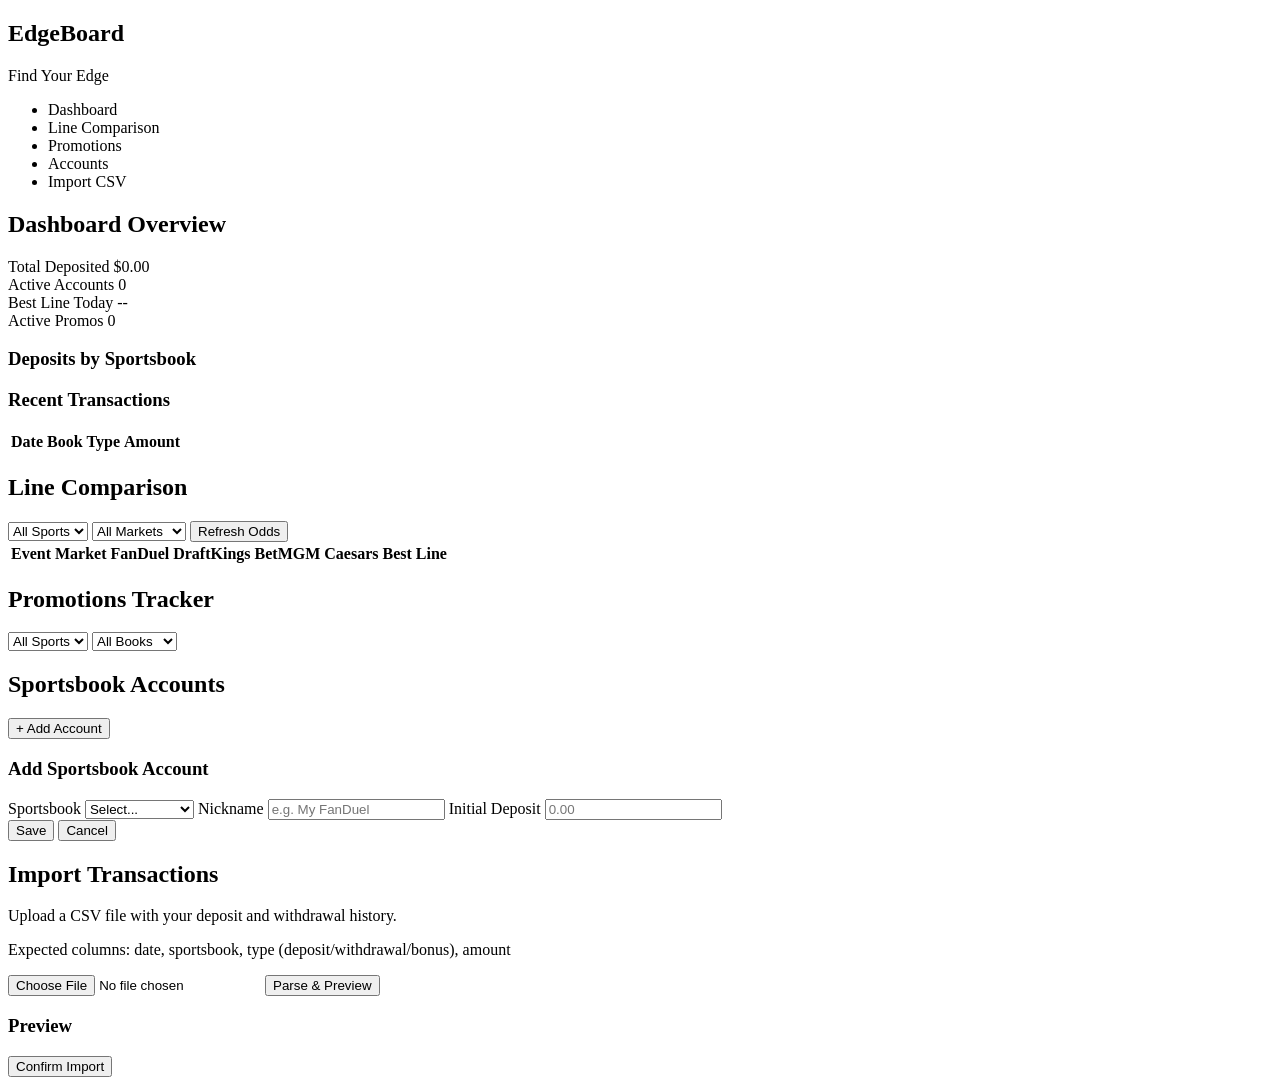
==== frontend/index.html @ 1de233d6 "Add frontend dashboard with all tabs" ====
<!DOCTYPE html>
<html lang="en">
<head>
  <meta charset="UTF-8">
  <meta name="viewport" content="width=device-width, initial-scale=1.0">
  <title>EdgeBoard - Sports Betting Dashboard</title>
  <link rel="stylesheet" href="styles.css">
</head>
<body>
  <div id="app">
    <nav class="sidebar">
      <div class="logo">
        <h1>EdgeBoard</h1>
        <span class="tagline">Find Your Edge</span>
      </div>
      <ul class="nav-links">
        <li class="active" data-tab="dashboard">Dashboard</li>
        <li data-tab="lines">Line Comparison</li>
        <li data-tab="promos">Promotions</li>
        <li data-tab="accounts">Accounts</li>
        <li data-tab="import">Import CSV</li>
      </ul>
    </nav>

    <main class="content">
      <!-- Dashboard Tab -->
      <section id="tab-dashboard" class="tab-content active">
        <h2>Dashboard Overview</h2>
        <div class="stats-grid">
          <div class="stat-card">
            <span class="stat-label">Total Deposited</span>
            <span class="stat-value" id="total-deposited">$0.00</span>
          </div>
          <div class="stat-card">
            <span class="stat-label">Active Accounts</span>
            <span class="stat-value" id="active-accounts">0</span>
          </div>
          <div class="stat-card">
            <span class="stat-label">Best Line Today</span>
            <span class="stat-value" id="best-line">--</span>
          </div>
          <div class="stat-card">
            <span class="stat-label">Active Promos</span>
            <span class="stat-value" id="active-promos">0</span>
          </div>
        </div>
        <div class="dashboard-panels">
          <div class="panel">
            <h3>Deposits by Sportsbook</h3>
            <div id="deposits-chart" class="chart-container"></div>
          </div>
          <div class="panel">
            <h3>Recent Transactions</h3>
            <table id="recent-transactions">
              <thead><tr><th>Date</th><th>Book</th><th>Type</th><th>Amount</th></tr></thead>
              <tbody></tbody>
            </table>
          </div>
        </div>
      </section>

      <!-- Line Comparison Tab -->
      <section id="tab-lines" class="tab-content">
        <h2>Line Comparison</h2>
        <div class="filters">
          <select id="sport-filter">
            <option value="all">All Sports</option>
            <option value="nfl">NFL</option>
            <option value="nba">NBA</option>
            <option value="mlb">MLB</option>
            <option value="nhl">NHL</option>
            <option value="ncaaf">NCAAF</option>
            <option value="ncaab">NCAAB</option>
            <option value="soccer">Soccer</option>
            <option value="mma">MMA</option>
          </select>
          <select id="market-filter">
            <option value="all">All Markets</option>
            <option value="moneyline">Moneyline</option>
            <option value="spread">Spread</option>
            <option value="total">Totals (O/U)</option>
          </select>
          <button id="refresh-odds" class="btn">Refresh Odds</button>
        </div>
        <table id="lines-table" class="data-table">
          <thead>
            <tr>
              <th>Event</th>
              <th>Market</th>
              <th>FanDuel</th>
              <th>DraftKings</th>
              <th>BetMGM</th>
              <th>Caesars</th>
              <th>Best Line</th>
            </tr>
          </thead>
          <tbody></tbody>
        </table>
      </section>

      <!-- Promotions Tab -->
      <section id="tab-promos" class="tab-content">
        <h2>Promotions Tracker</h2>
        <div class="filters">
          <select id="promo-sport-filter">
            <option value="all">All Sports</option>
            <option value="nfl">NFL</option>
            <option value="nba">NBA</option>
            <option value="mlb">MLB</option>
            <option value="nhl">NHL</option>
          </select>
          <select id="promo-book-filter">
            <option value="all">All Books</option>
            <option value="fanduel">FanDuel</option>
            <option value="draftkings">DraftKings</option>
            <option value="betmgm">BetMGM</option>
            <option value="caesars">Caesars</option>
          </select>
        </div>
        <div id="promos-grid" class="promos-grid"></div>
      </section>

      <!-- Accounts Tab -->
      <section id="tab-accounts" class="tab-content">
        <h2>Sportsbook Accounts</h2>
        <button id="add-account-btn" class="btn">+ Add Account</button>
        <div id="accounts-grid" class="accounts-grid"></div>
        <!-- Add Account Modal -->
        <div id="add-account-modal" class="modal hidden">
          <div class="modal-content">
            <h3>Add Sportsbook Account</h3>
            <form id="add-account-form">
              <label>Sportsbook
                <select name="sportsbook" required>
                  <option value="">Select...</option>
                  <option value="fanduel">FanDuel</option>
                  <option value="draftkings">DraftKings</option>
                  <option value="betmgm">BetMGM</option>
                  <option value="caesars">Caesars</option>
                  <option value="pointsbet">PointsBet</option>
                  <option value="barstool">ESPN BET</option>
                  <option value="betrivers">BetRivers</option>
                  <option value="hard_rock">Hard Rock Bet</option>
                  <option value="fanatics">Fanatics</option>
                </select>
              </label>
              <label>Nickname <input type="text" name="nickname" placeholder="e.g. My FanDuel"></label>
              <label>Initial Deposit <input type="number" name="initial_deposit" step="0.01" min="0" placeholder="0.00"></label>
              <div class="modal-actions">
                <button type="submit" class="btn">Save</button>
                <button type="button" class="btn btn-secondary" id="cancel-add-account">Cancel</button>
              </div>
            </form>
          </div>
        </div>
      </section>

      <!-- CSV Import Tab -->
      <section id="tab-import" class="tab-content">
        <h2>Import Transactions</h2>
        <div class="import-zone">
          <p>Upload a CSV file with your deposit and withdrawal history.</p>
          <p class="hint">Expected columns: date, sportsbook, type (deposit/withdrawal/bonus), amount</p>
          <input type="file" id="csv-file" accept=".csv">
          <button id="parse-csv" class="btn">Parse & Preview</button>
        </div>
        <div id="csv-preview" class="hidden">
          <h3>Preview</h3>
          <table id="csv-preview-table" class="data-table">
            <thead></thead>
            <tbody></tbody>
          </table>
          <button id="confirm-import" class="btn">Confirm Import</button>
        </div>
      </section>
    </main>
  </div>
  <script src="app.js"></script>
</body>
</html>
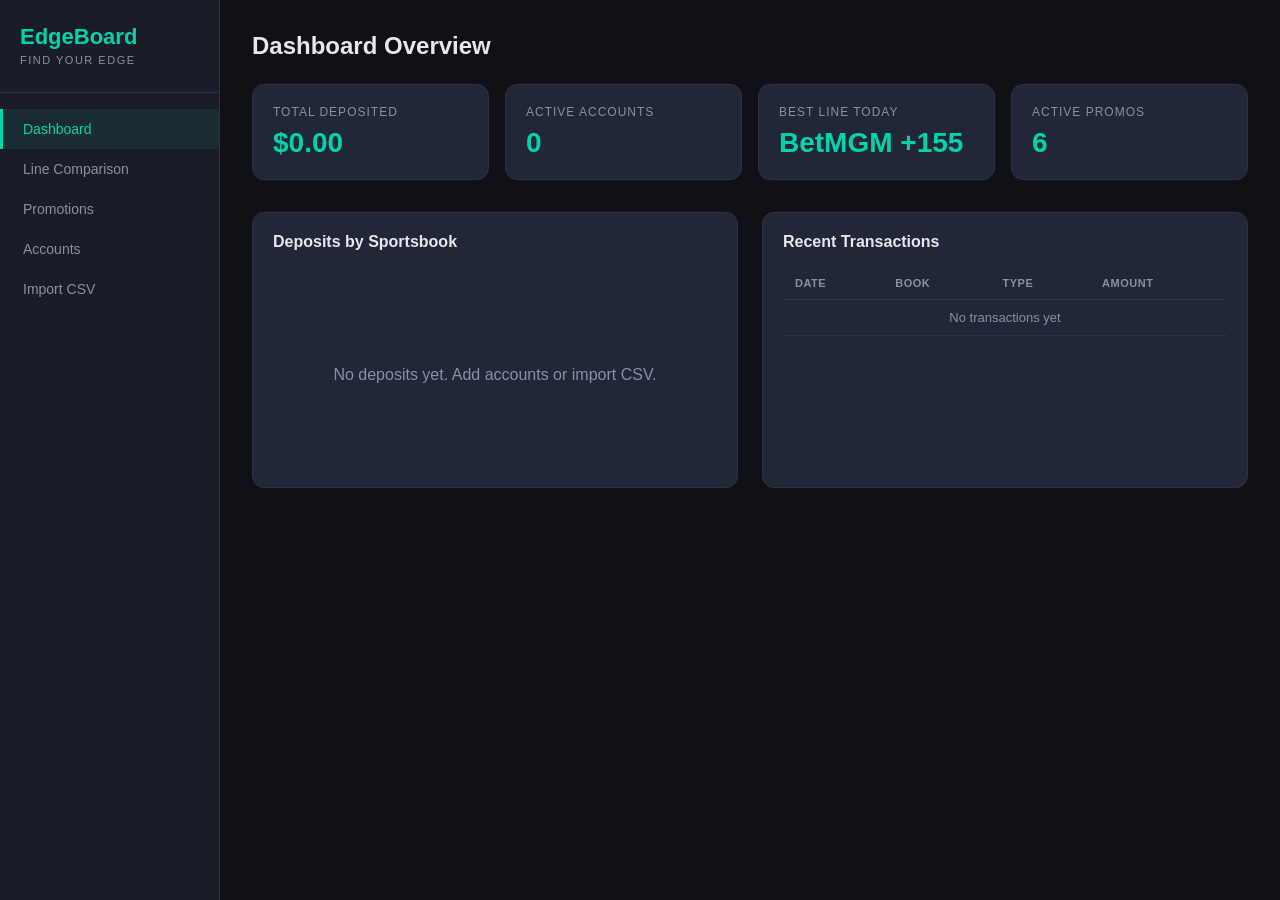
==== commit 4d80b55b: "Wire api.js into index.html before app.js" ====
--- a/frontend/index.html
+++ b/frontend/index.html
@@ -175,6 +175,7 @@
       </section>
     </main>
   </div>
+    <script src="api.js"></script>
   <script src="app.js"></script>
 </body>
 </html>
--- a/frontend/styles.css
+++ b/frontend/styles.css
@@ -0,0 +1,383 @@
+/* EdgeBoard - Sports Betting Dashboard Styles */
+:root {
+  --bg-primary: #0f1117;
+  --bg-secondary: #1a1d28;
+  --bg-card: #222639;
+  --accent: #00d4aa;
+  --accent-hover: #00f0c0;
+  --text-primary: #e8e8e8;
+  --text-secondary: #8b8fa3;
+  --border: #2d3148;
+  --red: #ff4757;
+  --green: #00d4aa;
+  --yellow: #ffc312;
+  --blue: #3498db;
+  --sidebar-width: 220px;
+}
+
+* { margin: 0; padding: 0; box-sizing: border-box; }
+
+body {
+  font-family: -apple-system, BlinkMacSystemFont, 'Segoe UI', Roboto, sans-serif;
+  background: var(--bg-primary);
+  color: var(--text-primary);
+  min-height: 100vh;
+}
+
+#app {
+  display: flex;
+  min-height: 100vh;
+}
+
+/* Sidebar */
+.sidebar {
+  width: var(--sidebar-width);
+  background: var(--bg-secondary);
+  border-right: 1px solid var(--border);
+  padding: 24px 0;
+  position: fixed;
+  height: 100vh;
+  overflow-y: auto;
+}
+
+.logo {
+  padding: 0 20px 24px;
+  border-bottom: 1px solid var(--border);
+}
+
+.logo h1 {
+  font-size: 22px;
+  color: var(--accent);
+  font-weight: 700;
+}
+
+.tagline {
+  font-size: 11px;
+  color: var(--text-secondary);
+  text-transform: uppercase;
+  letter-spacing: 1.5px;
+}
+
+.nav-links {
+  list-style: none;
+  margin-top: 16px;
+}
+
+.nav-links li {
+  padding: 12px 20px;
+  cursor: pointer;
+  color: var(--text-secondary);
+  font-size: 14px;
+  transition: all 0.2s;
+  border-left: 3px solid transparent;
+}
+
+.nav-links li:hover {
+  background: rgba(0,212,170,0.05);
+  color: var(--text-primary);
+}
+
+.nav-links li.active {
+  color: var(--accent);
+  border-left-color: var(--accent);
+  background: rgba(0,212,170,0.08);
+}
+
+/* Content */
+.content {
+  margin-left: var(--sidebar-width);
+  flex: 1;
+  padding: 32px;
+}
+
+.tab-content { display: none; }
+.tab-content.active { display: block; }
+
+h2 {
+  font-size: 24px;
+  margin-bottom: 24px;
+  font-weight: 600;
+}
+
+/* Stats Grid */
+.stats-grid {
+  display: grid;
+  grid-template-columns: repeat(auto-fit, minmax(200px, 1fr));
+  gap: 16px;
+  margin-bottom: 32px;
+}
+
+.stat-card {
+  background: var(--bg-card);
+  border: 1px solid var(--border);
+  border-radius: 12px;
+  padding: 20px;
+  display: flex;
+  flex-direction: column;
+  gap: 8px;
+}
+
+.stat-label {
+  font-size: 12px;
+  color: var(--text-secondary);
+  text-transform: uppercase;
+  letter-spacing: 1px;
+}
+
+.stat-value {
+  font-size: 28px;
+  font-weight: 700;
+  color: var(--accent);
+}
+
+/* Dashboard Panels */
+.dashboard-panels {
+  display: grid;
+  grid-template-columns: 1fr 1fr;
+  gap: 24px;
+}
+
+.panel {
+  background: var(--bg-card);
+  border: 1px solid var(--border);
+  border-radius: 12px;
+  padding: 20px;
+}
+
+.panel h3 {
+  font-size: 16px;
+  margin-bottom: 16px;
+  color: var(--text-primary);
+}
+
+.chart-container {
+  min-height: 200px;
+  display: flex;
+  align-items: flex-end;
+  gap: 12px;
+  padding-top: 16px;
+}
+
+.chart-bar {
+  flex: 1;
+  background: var(--accent);
+  border-radius: 6px 6px 0 0;
+  position: relative;
+  min-height: 20px;
+  transition: height 0.5s ease;
+}
+
+.chart-bar .bar-label {
+  position: absolute;
+  bottom: -24px;
+  left: 50%;
+  transform: translateX(-50%);
+  font-size: 10px;
+  color: var(--text-secondary);
+  white-space: nowrap;
+}
+
+.chart-bar .bar-value {
+  position: absolute;
+  top: -22px;
+  left: 50%;
+  transform: translateX(-50%);
+  font-size: 11px;
+  color: var(--text-primary);
+  font-weight: 600;
+}
+
+/* Tables */
+table, .data-table {
+  width: 100%;
+  border-collapse: collapse;
+}
+
+th, td {
+  padding: 10px 12px;
+  text-align: left;
+  border-bottom: 1px solid var(--border);
+  font-size: 13px;
+}
+
+th {
+  color: var(--text-secondary);
+  font-weight: 600;
+  text-transform: uppercase;
+  font-size: 11px;
+  letter-spacing: 0.5px;
+}
+
+td { color: var(--text-primary); }
+
+.best-line { color: var(--green); font-weight: 700; }
+
+/* Filters */
+.filters {
+  display: flex;
+  gap: 12px;
+  margin-bottom: 20px;
+  flex-wrap: wrap;
+}
+
+select, .btn {
+  padding: 8px 16px;
+  border-radius: 8px;
+  font-size: 13px;
+  border: 1px solid var(--border);
+  background: var(--bg-card);
+  color: var(--text-primary);
+  cursor: pointer;
+}
+
+.btn {
+  background: var(--accent);
+  color: var(--bg-primary);
+  font-weight: 600;
+  border: none;
+  transition: background 0.2s;
+}
+
+.btn:hover { background: var(--accent-hover); }
+.btn-secondary {
+  background: var(--bg-card);
+  color: var(--text-primary);
+  border: 1px solid var(--border);
+}
+
+/* Promos Grid */
+.promos-grid {
+  display: grid;
+  grid-template-columns: repeat(auto-fill, minmax(300px, 1fr));
+  gap: 16px;
+}
+
+.promo-card {
+  background: var(--bg-card);
+  border: 1px solid var(--border);
+  border-radius: 12px;
+  padding: 20px;
+  position: relative;
+}
+
+.promo-card .book-badge {
+  display: inline-block;
+  padding: 3px 10px;
+  border-radius: 20px;
+  font-size: 11px;
+  font-weight: 600;
+  margin-bottom: 10px;
+}
+
+.promo-card .book-badge.fanduel { background: #1493ff22; color: #1493ff; }
+.promo-card .book-badge.draftkings { background: #53b94822; color: #53b948; }
+.promo-card .book-badge.betmgm { background: #c4a24e22; color: #c4a24e; }
+.promo-card .book-badge.caesars { background: #8b572a22; color: #d4a574; }
+
+.promo-card h4 { font-size: 15px; margin-bottom: 8px; }
+.promo-card .promo-sport { font-size: 12px; color: var(--text-secondary); margin-bottom: 6px; }
+.promo-card .promo-terms { font-size: 12px; color: var(--text-secondary); line-height: 1.5; }
+.promo-card .promo-expiry { font-size: 11px; color: var(--yellow); margin-top: 10px; }
+
+/* Accounts Grid */
+.accounts-grid {
+  display: grid;
+  grid-template-columns: repeat(auto-fill, minmax(280px, 1fr));
+  gap: 16px;
+  margin-top: 16px;
+}
+
+.account-card {
+  background: var(--bg-card);
+  border: 1px solid var(--border);
+  border-radius: 12px;
+  padding: 20px;
+}
+
+.account-card h4 { font-size: 16px; margin-bottom: 4px; }
+.account-card .account-nickname { font-size: 12px; color: var(--text-secondary); margin-bottom: 14px; }
+.account-card .account-stat {
+  display: flex;
+  justify-content: space-between;
+  padding: 6px 0;
+  border-bottom: 1px solid var(--border);
+  font-size: 13px;
+}
+
+.account-card .account-stat:last-child { border-bottom: none; }
+.account-card .account-stat .label { color: var(--text-secondary); }
+.account-card .account-stat .value { font-weight: 600; }
+.deposit { color: var(--green); }
+.withdrawal { color: var(--red); }
+
+/* Modal */
+.modal {
+  position: fixed;
+  top: 0; left: 0; right: 0; bottom: 0;
+  background: rgba(0,0,0,0.6);
+  display: flex;
+  align-items: center;
+  justify-content: center;
+  z-index: 1000;
+}
+
+.modal.hidden { display: none; }
+
+.modal-content {
+  background: var(--bg-secondary);
+  border: 1px solid var(--border);
+  border-radius: 16px;
+  padding: 28px;
+  width: 400px;
+  max-width: 90vw;
+}
+
+.modal-content h3 { margin-bottom: 20px; }
+
+.modal-content label {
+  display: block;
+  margin-bottom: 14px;
+  font-size: 13px;
+  color: var(--text-secondary);
+}
+
+.modal-content input,
+.modal-content select {
+  display: block;
+  width: 100%;
+  margin-top: 6px;
+  padding: 10px;
+  border-radius: 8px;
+  border: 1px solid var(--border);
+  background: var(--bg-card);
+  color: var(--text-primary);
+  font-size: 14px;
+}
+
+.modal-actions {
+  display: flex;
+  gap: 10px;
+  margin-top: 20px;
+}
+
+/* Import */
+.import-zone {
+  background: var(--bg-card);
+  border: 2px dashed var(--border);
+  border-radius: 12px;
+  padding: 32px;
+  text-align: center;
+}
+
+.import-zone p { margin-bottom: 12px; }
+.import-zone .hint { font-size: 12px; color: var(--text-secondary); }
+.import-zone input[type="file"] { margin: 16px auto; }
+
+/* Responsive */
+@media (max-width: 768px) {
+  .sidebar { width: 60px; }
+  .sidebar .logo h1, .sidebar .tagline { display: none; }
+  .content { margin-left: 60px; padding: 16px; }
+  .dashboard-panels { grid-template-columns: 1fr; }
+  .stats-grid { grid-template-columns: 1fr 1fr; }
+}
